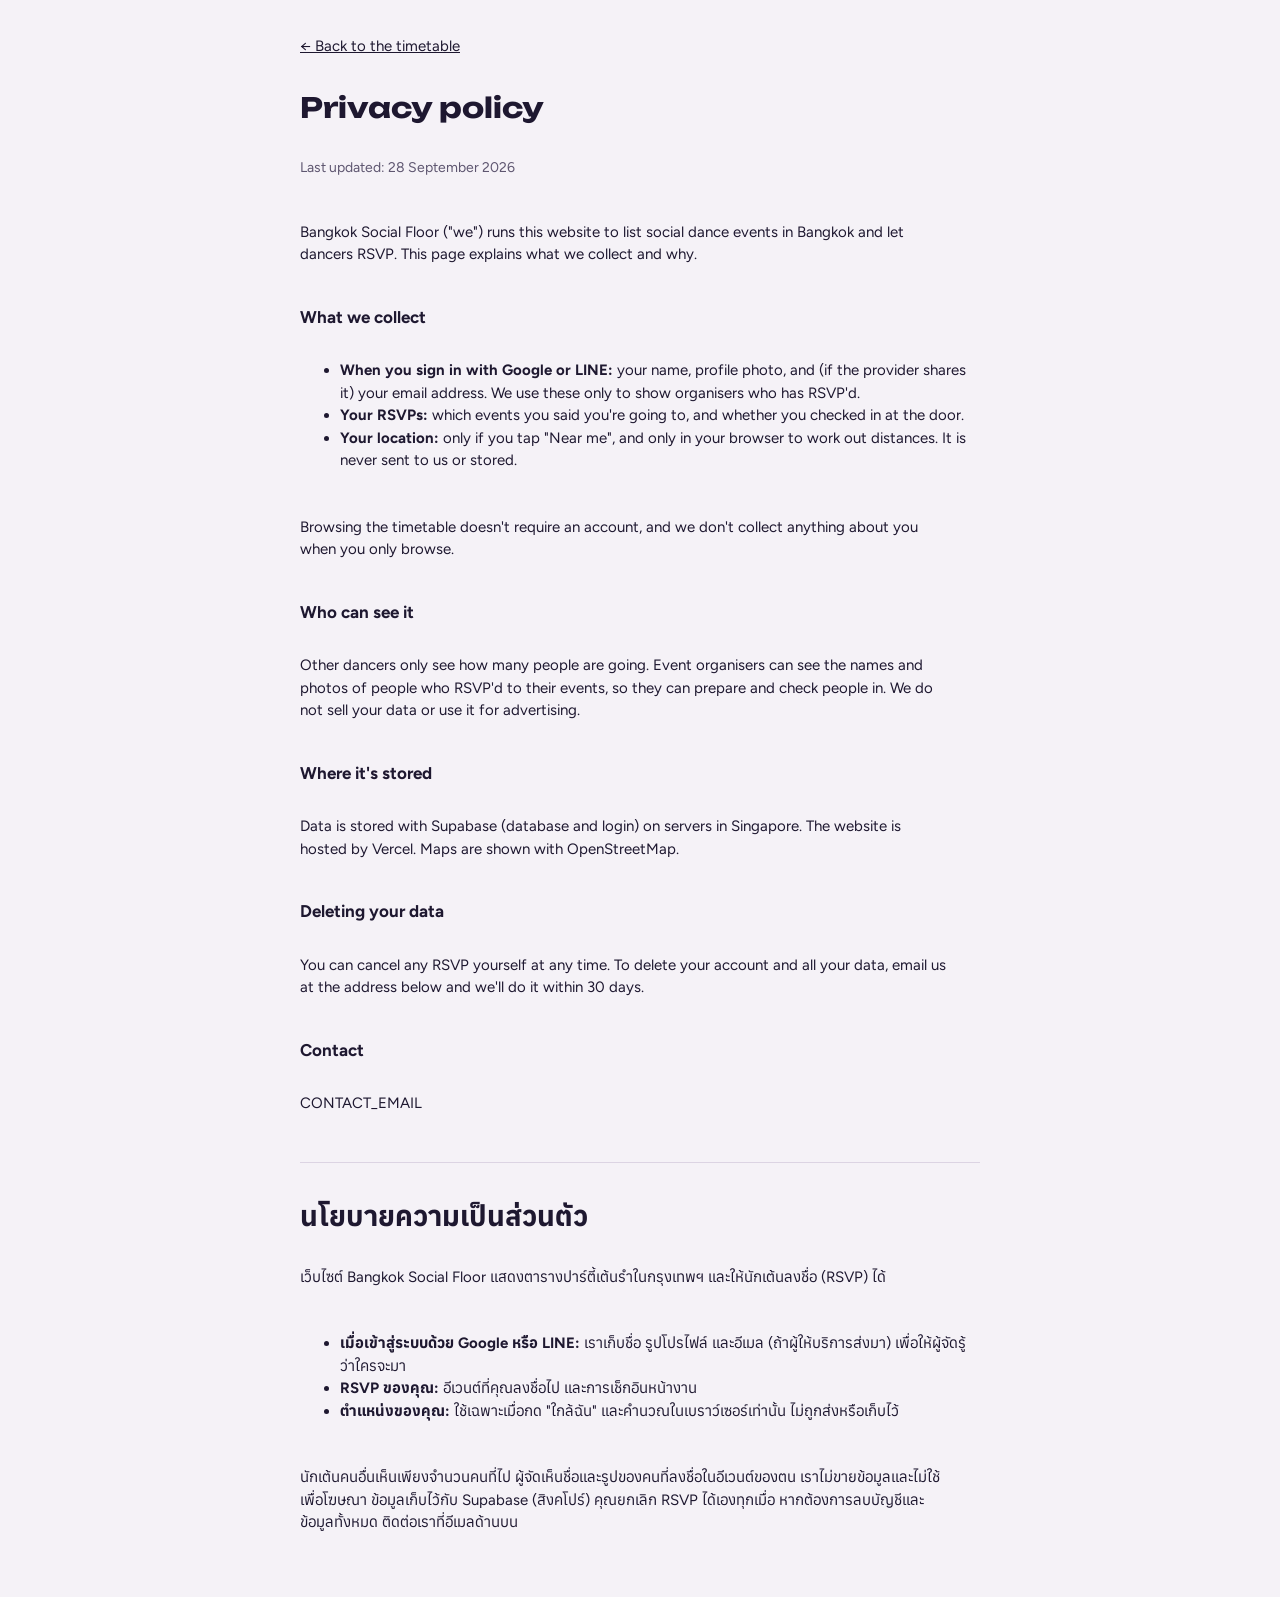
==== privacy.html @ bc9378d3 "Add files via upload" ====
<!doctype html>
<html lang="en">
<head>
  <meta charset="utf-8">
  <meta name="viewport" content="width=device-width, initial-scale=1, viewport-fit=cover">
  <title>Privacy · Bangkok Social Floor</title>
  <link rel="stylesheet" href="https://fonts.googleapis.com/css2?family=Unbounded:wght@500;700&family=Figtree:wght@400;600;700&family=Anuphan:wght@400;600&display=swap">
  <link rel="stylesheet" href="styles.css">
  <style>
    .doc{max-width:680px;margin:0 auto;display:flex;flex-direction:column;gap:14px}
    .doc h1{font-family:var(--display);font-weight:700;font-size:28px}
    .doc h2{font-size:17px;margin-top:10px}
    .doc p,.doc li{color:var(--ink);max-width:65ch}
    .doc .muted{color:var(--ink-2);font-size:14px}
    .doc hr{border:none;border-top:1px solid var(--line);margin:18px 0}
  </style>
</head>
<body>
<main class="doc">
  <p><a href="./">← Back to the timetable</a></p>
  <h1>Privacy policy</h1>
  <p class="muted">Last updated: 28 September 2026</p>

  <p>Bangkok Social Floor ("we") runs this website to list social dance events in Bangkok and let dancers RSVP. This page explains what we collect and why.</p>

  <h2>What we collect</h2>
  <ul>
    <li><b>When you sign in with Google or LINE:</b> your name, profile photo, and (if the provider shares it) your email address. We use these only to show organisers who has RSVP'd.</li>
    <li><b>Your RSVPs:</b> which events you said you're going to, and whether you checked in at the door.</li>
    <li><b>Your location:</b> only if you tap "Near me", and only in your browser to work out distances. It is never sent to us or stored.</li>
  </ul>
  <p>Browsing the timetable doesn't require an account, and we don't collect anything about you when you only browse.</p>

  <h2>Who can see it</h2>
  <p>Other dancers only see how many people are going. Event organisers can see the names and photos of people who RSVP'd to their events, so they can prepare and check people in. We do not sell your data or use it for advertising.</p>

  <h2>Where it's stored</h2>
  <p>Data is stored with Supabase (database and login) on servers in Singapore. The website is hosted by Vercel. Maps are shown with OpenStreetMap.</p>

  <h2>Deleting your data</h2>
  <p>You can cancel any RSVP yourself at any time. To delete your account and all your data, email us at the address below and we'll do it within 30 days.</p>

  <h2>Contact</h2>
  <p>CONTACT_EMAIL</p>

  <hr>

  <h1>นโยบายความเป็นส่วนตัว</h1>
  <p>เว็บไซต์ Bangkok Social Floor แสดงตารางปาร์ตี้เต้นรำในกรุงเทพฯ และให้นักเต้นลงชื่อ (RSVP) ได้</p>
  <ul>
    <li><b>เมื่อเข้าสู่ระบบด้วย Google หรือ LINE:</b> เราเก็บชื่อ รูปโปรไฟล์ และอีเมล (ถ้าผู้ให้บริการส่งมา) เพื่อให้ผู้จัดรู้ว่าใครจะมา</li>
    <li><b>RSVP ของคุณ:</b> อีเวนต์ที่คุณลงชื่อไป และการเช็กอินหน้างาน</li>
    <li><b>ตำแหน่งของคุณ:</b> ใช้เฉพาะเมื่อกด "ใกล้ฉัน" และคำนวณในเบราว์เซอร์เท่านั้น ไม่ถูกส่งหรือเก็บไว้</li>
  </ul>
  <p>นักเต้นคนอื่นเห็นเพียงจำนวนคนที่ไป ผู้จัดเห็นชื่อและรูปของคนที่ลงชื่อในอีเวนต์ของตน เราไม่ขายข้อมูลและไม่ใช้เพื่อโฆษณา ข้อมูลเก็บไว้กับ Supabase (สิงคโปร์) คุณยกเลิก RSVP ได้เองทุกเมื่อ หากต้องการลบบัญชีและข้อมูลทั้งหมด ติดต่อเราที่อีเมลด้านบน</p>
</main>
</body>
</html>
---- styles.css ----
:root{
  color-scheme:light;
  --bg:#F5F2F7; --surface:#FFFFFF; --surface-2:#EDE8F1; --ink:#1E1830; --ink-2:#5E5670; --line:#DCD4E3;
  --accent:#B3124F; --accent-ink:#FFFFFF; --accent-soft:#F8DDE7;
  --live:#0E8A5F; --live-soft:#D5F1E5; --warn:#A45A00; --warn-soft:#FBE9CF; --bad:#8C8397;
  --line-green:#06C755;
  --salsa:#D9432F; --bachata:#B3124F; --swing:#2F6FD6; --tango:#6B2BB8; --kizomba:#0E8A7A; --zouk:#C27A00; --wcs:#3A7D2C; --other:#6E6680;
  --display:"Unbounded","Anuphan","Arial Black",system-ui,sans-serif;
  --body:"Figtree","Anuphan",system-ui,-apple-system,"Segoe UI",sans-serif;
  --mono:"JetBrains Mono",ui-monospace,Menlo,Consolas,monospace;
}
@media (prefers-color-scheme: dark){
  :root{
    color-scheme:dark;
    --bg:#15121E; --surface:#1F1A2B; --surface-2:#282236; --ink:#EFEAF6; --ink-2:#A89FB8; --line:#342D44;
    --accent:#F2608F; --accent-ink:#1A0610; --accent-soft:#3D1A2A;
    --live:#3DD39A; --live-soft:#123528; --warn:#F2B25C; --warn-soft:#3A2A12; --bad:#8C8397;
    --salsa:#FF7A63; --bachata:#F2608F; --swing:#6FA3FF; --tango:#B58CFF; --kizomba:#3FD1BD; --zouk:#F2B84A; --wcs:#7CCB6A; --other:#A89FB8;
  }
}
*{box-sizing:border-box}
html{-webkit-text-size-adjust:100%}
body{margin:0;background:var(--bg);color:var(--ink);font-family:var(--body);font-size:15px;line-height:1.5;
  padding-inline:max(16px, env(safe-area-inset-left, 0px));padding-block:calc(env(safe-area-inset-top,0px) + 20px) calc(env(safe-area-inset-bottom,0px) + 48px)}
.wrap{max-width:1180px;margin:0 auto;display:flex;flex-direction:column;gap:20px}
h1,h2,h3{margin:0;text-wrap:balance}
button,input,select,textarea{font:inherit;color:inherit}
button{cursor:pointer}
a{color:inherit}
:focus-visible{outline:2px solid var(--accent);outline-offset:2px}
[hidden]{display:none!important}

.demo{margin:0;background:var(--warn-soft);color:var(--ink);border-radius:8px;padding:8px 12px;font-size:13px}

/* header */
header.top{display:flex;flex-wrap:wrap;align-items:flex-end;justify-content:space-between;gap:14px 24px}
.brand h1{font-family:var(--display);font-weight:700;font-size:clamp(24px,4.4vw,38px);letter-spacing:-.01em;line-height:1.05}
.brand h1 em{font-style:normal;color:var(--accent)}
.brand p{margin:6px 0 0;color:var(--ink-2);max-width:60ch}
.top-right{display:flex;flex-direction:column;align-items:flex-end;gap:10px}
.clock{font-family:var(--mono);font-size:12px;color:var(--ink-2);display:flex;align-items:baseline;gap:8px}
.clock b{font-size:22px;color:var(--ink);font-variant-numeric:tabular-nums}
.account{display:flex;flex-wrap:wrap;align-items:center;gap:8px;justify-content:flex-end}
.me{display:flex;align-items:center;gap:8px;font-size:14px;font-weight:600}
.me img{width:28px;height:28px;border-radius:50%;background:var(--surface-2);object-fit:cover}
.role-tag{font-size:11px;font-weight:700;letter-spacing:.06em;text-transform:uppercase;background:var(--ink);color:var(--bg);border-radius:4px;padding:1px 6px}
@media (max-width:600px){ .top-right{align-items:flex-start;width:100%} .account{justify-content:flex-start} }

/* now strip */
.now{display:flex;gap:10px;overflow-x:auto;padding-bottom:4px;scrollbar-width:thin}
.now:empty{display:none}
.now-card{flex:0 0 auto;min-width:220px;max-width:280px;border:1px solid var(--line);background:var(--surface);border-radius:10px;padding:10px 12px;display:flex;flex-direction:column;gap:2px;text-align:left}
.now-card .k{font-size:11px;letter-spacing:.08em;text-transform:uppercase;font-weight:700}
.now-card .t{font-weight:600}
.now-card .s{font-size:13px;color:var(--ink-2)}

/* controls */
.controls{display:flex;flex-wrap:wrap;gap:10px 16px;align-items:center;justify-content:space-between}
.chips{display:flex;flex-wrap:wrap;gap:6px}
.chip{border:1px solid var(--line);background:var(--surface);border-radius:999px;padding:5px 12px;font-size:13px;font-weight:600;display:inline-flex;align-items:center;gap:6px}
.chip[aria-pressed="true"]{background:var(--ink);color:var(--bg);border-color:var(--ink)}
.dot{width:8px;height:8px;border-radius:50%;background:var(--c,var(--other));flex:none}
.row{display:flex;flex-wrap:wrap;gap:8px;align-items:center}
.near{display:flex;align-items:center;gap:8px;font-size:13px;color:var(--ink-2)}
select,input,textarea{background:var(--surface);border:1px solid var(--line);border-radius:8px;padding:7px 9px;min-width:0;width:100%}
.near select{width:auto}
.btn{border:1px solid var(--line);background:var(--surface);border-radius:8px;padding:7px 12px;font-weight:600;font-size:14px;text-decoration:none;display:inline-flex;align-items:center;gap:6px;justify-content:center}
.btn.small{padding:5px 10px;font-size:13px}
.btn.primary{background:var(--accent);color:var(--accent-ink);border-color:var(--accent)}
.btn.ghost{background:transparent}
.btn:disabled{opacity:.55;cursor:default}

/* layout */
.grid{display:grid;grid-template-columns:minmax(0,1.5fr) minmax(0,1fr);gap:24px;align-items:start}
.side{position:sticky;top:calc(env(safe-area-inset-top,0px) + 12px);display:flex;flex-direction:column;gap:16px}
@media (max-width:860px){ .grid{grid-template-columns:minmax(0,1fr)} .side{position:static;order:-1} }

/* timetable */
.day{display:flex;flex-direction:column}
.day-h{display:flex;align-items:baseline;gap:10px;padding:14px 0 8px;border-bottom:2px solid var(--ink)}
.day-h h2{font-family:var(--display);font-weight:500;font-size:17px}
.day-h span{color:var(--ink-2);font-size:13px;font-family:var(--mono)}
.day-h .today{background:var(--accent);color:var(--accent-ink);font-family:var(--body);font-weight:700;font-size:11px;letter-spacing:.08em;text-transform:uppercase;padding:2px 7px;border-radius:4px}
.ev{display:grid;grid-template-columns:78px minmax(0,1fr) auto;gap:4px 14px;padding:14px 4px;border-bottom:1px solid var(--line);align-items:start;cursor:pointer}
.ev:hover{background:var(--surface-2)}
.ev.sel{background:var(--surface);box-shadow:inset 3px 0 0 var(--accent)}
.ev.cancelled .title,.ev.cancelled .time b{text-decoration:line-through;color:var(--bad)}
.time{font-family:var(--mono);font-variant-numeric:tabular-nums;display:flex;flex-direction:column;line-height:1.25}
.time b{font-size:18px}
.time span{font-size:12px;color:var(--ink-2)}
.meta{display:flex;flex-direction:column;gap:3px;min-width:0}
.title{font-weight:700;font-size:16px;line-height:1.3}
.sub{font-size:13px;color:var(--ink-2);display:flex;flex-wrap:wrap;gap:2px 10px}
.style-tag{display:inline-flex;align-items:center;gap:5px;font-size:12px;font-weight:700;letter-spacing:.04em;text-transform:uppercase;color:var(--c)}
.pills{display:flex;flex-wrap:wrap;gap:6px;margin-top:3px}
.pill{font-size:12px;font-weight:700;border-radius:4px;padding:1px 7px}
.pill.live{background:var(--live-soft);color:var(--live)}
.pill.soon{background:var(--accent-soft);color:var(--accent)}
.pill.moved{background:var(--warn-soft);color:var(--warn)}
.pill.cancel{background:var(--surface-2);color:var(--bad)}
.pill.sample{background:var(--surface-2);color:var(--ink-2);font-weight:600}
.right{display:flex;flex-direction:column;align-items:flex-end;gap:6px}
.going{font-size:12px;color:var(--ink-2);font-variant-numeric:tabular-nums;white-space:nowrap}
.rsvp{border:1.5px solid var(--accent);color:var(--accent);background:transparent;border-radius:999px;padding:4px 12px;font-size:13px;font-weight:700;white-space:nowrap}
.rsvp[aria-pressed="true"]{background:var(--accent);color:var(--accent-ink)}
@media (max-width:520px){
  .ev{grid-template-columns:60px minmax(0,1fr)}
  .right{grid-column:2;flex-direction:row;align-items:center;justify-content:space-between}
  .time b{font-size:16px}
}

/* panels */
.panel{background:var(--surface);border:1px solid var(--line);border-radius:12px;padding:14px;display:flex;flex-direction:column;gap:10px}
.panel h3{font-size:12px;letter-spacing:.1em;text-transform:uppercase;color:var(--ink-2);font-weight:700}
.map{height:320px;border-radius:8px;overflow:hidden;background:var(--surface-2);z-index:0}
.map-note{font-size:12px;color:var(--ink-2)}
.dt{font-family:var(--display);font-weight:500;font-size:19px;line-height:1.25}
.kv{display:grid;grid-template-columns:92px minmax(0,1fr);gap:6px 10px;font-size:14px;margin:0}
.kv dt{color:var(--ink-2)}
.kv dd{margin:0;overflow-wrap:anywhere}
.guests{display:flex;flex-direction:column;border-top:1px solid var(--line)}
.guest{display:flex;align-items:center;gap:8px;padding:6px 0;border-bottom:1px solid var(--line);font-size:14px}
.guest img{width:24px;height:24px;border-radius:50%;object-fit:cover;background:var(--surface-2)}
.guest span{flex:1;min-width:0;overflow-wrap:anywhere}
.guest label{display:flex;align-items:center;gap:4px;font-size:12px;color:var(--ink-2)}
.guest input{width:auto}
.empty{color:var(--ink-2);padding:24px 4px}
.toast{position:fixed;left:50%;transform:translateX(-50%);bottom:calc(env(safe-area-inset-bottom,0px) + 18px);background:var(--ink);color:var(--bg);padding:9px 16px;border-radius:8px;font-weight:600;font-size:14px;z-index:1000;max-width:calc(100% - 32px)}

.foot{font-size:13px;color:var(--ink-2);padding-top:12px;border-top:1px solid var(--line)}

/* sign-in dialog */
dialog{border:none;border-radius:14px;padding:0;background:var(--surface);color:var(--ink);max-width:min(380px, calc(100% - 32px));width:100%}
dialog::backdrop{background:rgb(20 12 30 / .55)}
.dialog-body{display:flex;flex-direction:column;gap:10px;padding:20px}
.dialog-body h2{font-family:var(--display);font-weight:500;font-size:20px}
.dialog-body p{margin:0 0 6px;color:var(--ink-2);font-size:14px}
.provider{justify-content:flex-start;padding:10px 12px;font-size:15px}
.provider .g{width:22px;height:22px;border-radius:50%;background:#fff;color:#4285F4;border:1px solid #DADCE0;display:inline-grid;place-items:center;font-weight:700;font-size:13px}
.provider.line{background:var(--line-green);border-color:var(--line-green);color:#fff}
.provider .l{font-size:10px;font-weight:800;background:#fff;color:var(--line-green);border-radius:4px;padding:2px 4px}

/* editor */
form.edit{display:grid;grid-template-columns:1fr 1fr;gap:10px}
form.edit label{display:flex;flex-direction:column;gap:4px;font-size:12px;font-weight:600;color:var(--ink-2)}
form.edit .full{grid-column:1/-1}
form.edit .hint{font-weight:400}
.confirm{background:var(--warn-soft);color:var(--ink);border-radius:8px;padding:8px 10px;font-size:14px}

/* leaflet tweaks */
.leaflet-container{font-family:var(--body);background:var(--surface-2)}
.leaflet-popup-content{margin:8px 10px;font-size:13px}
@media (prefers-color-scheme: dark){ .leaflet-tile-pane{filter:brightness(.72) invert(1) contrast(.9) hue-rotate(200deg) saturate(.35)} }

@media (prefers-reduced-motion:no-preference){
  .pill.live::before{content:"";display:inline-block;width:6px;height:6px;border-radius:50%;background:currentColor;margin-right:5px;vertical-align:1px;animation:pulse 1.4s infinite}
}
@keyframes pulse{50%{opacity:.25}}
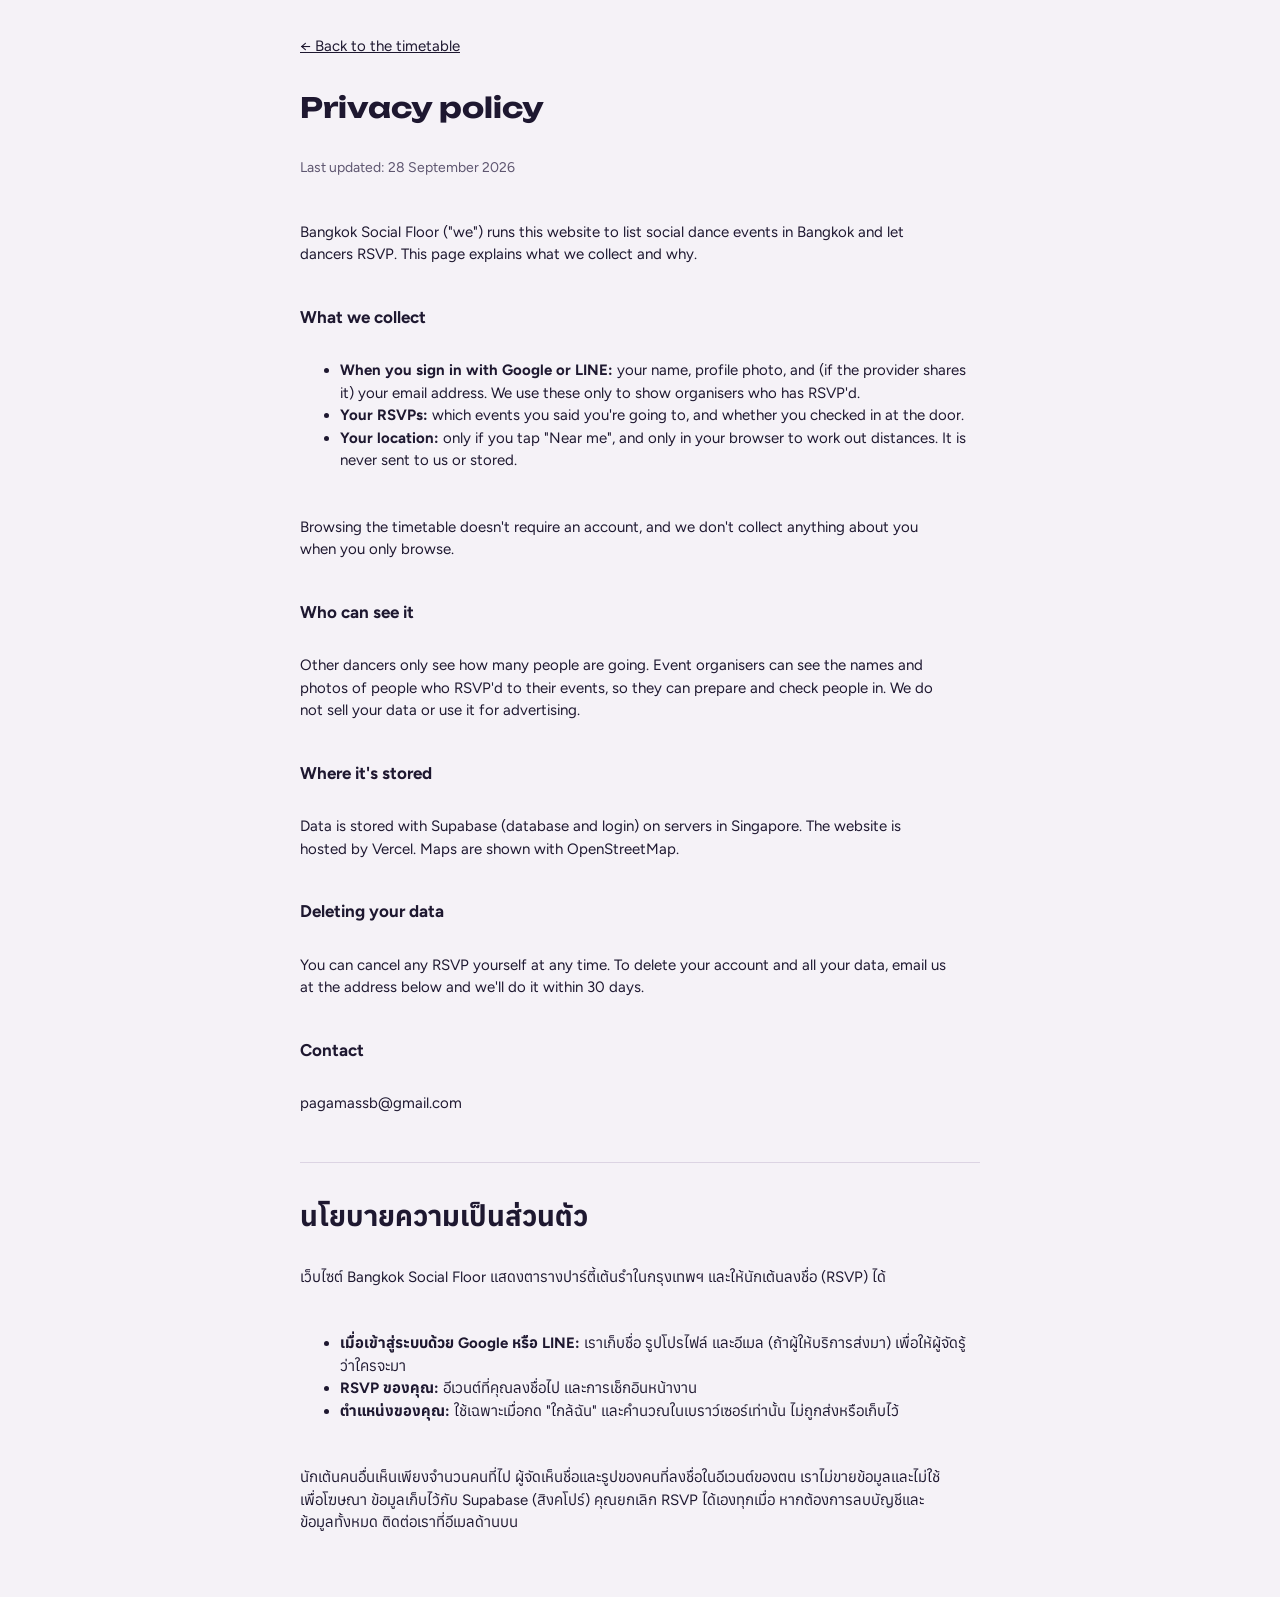
==== commit beff6d84: "Update privacy.html" ====
--- a/privacy.html
+++ b/privacy.html
@@ -41,7 +41,7 @@
   <p>You can cancel any RSVP yourself at any time. To delete your account and all your data, email us at the address below and we'll do it within 30 days.</p>
 
   <h2>Contact</h2>
-  <p>CONTACT_EMAIL</p>
+  <p>pagamassb@gmail.com</p>
 
   <hr>
 
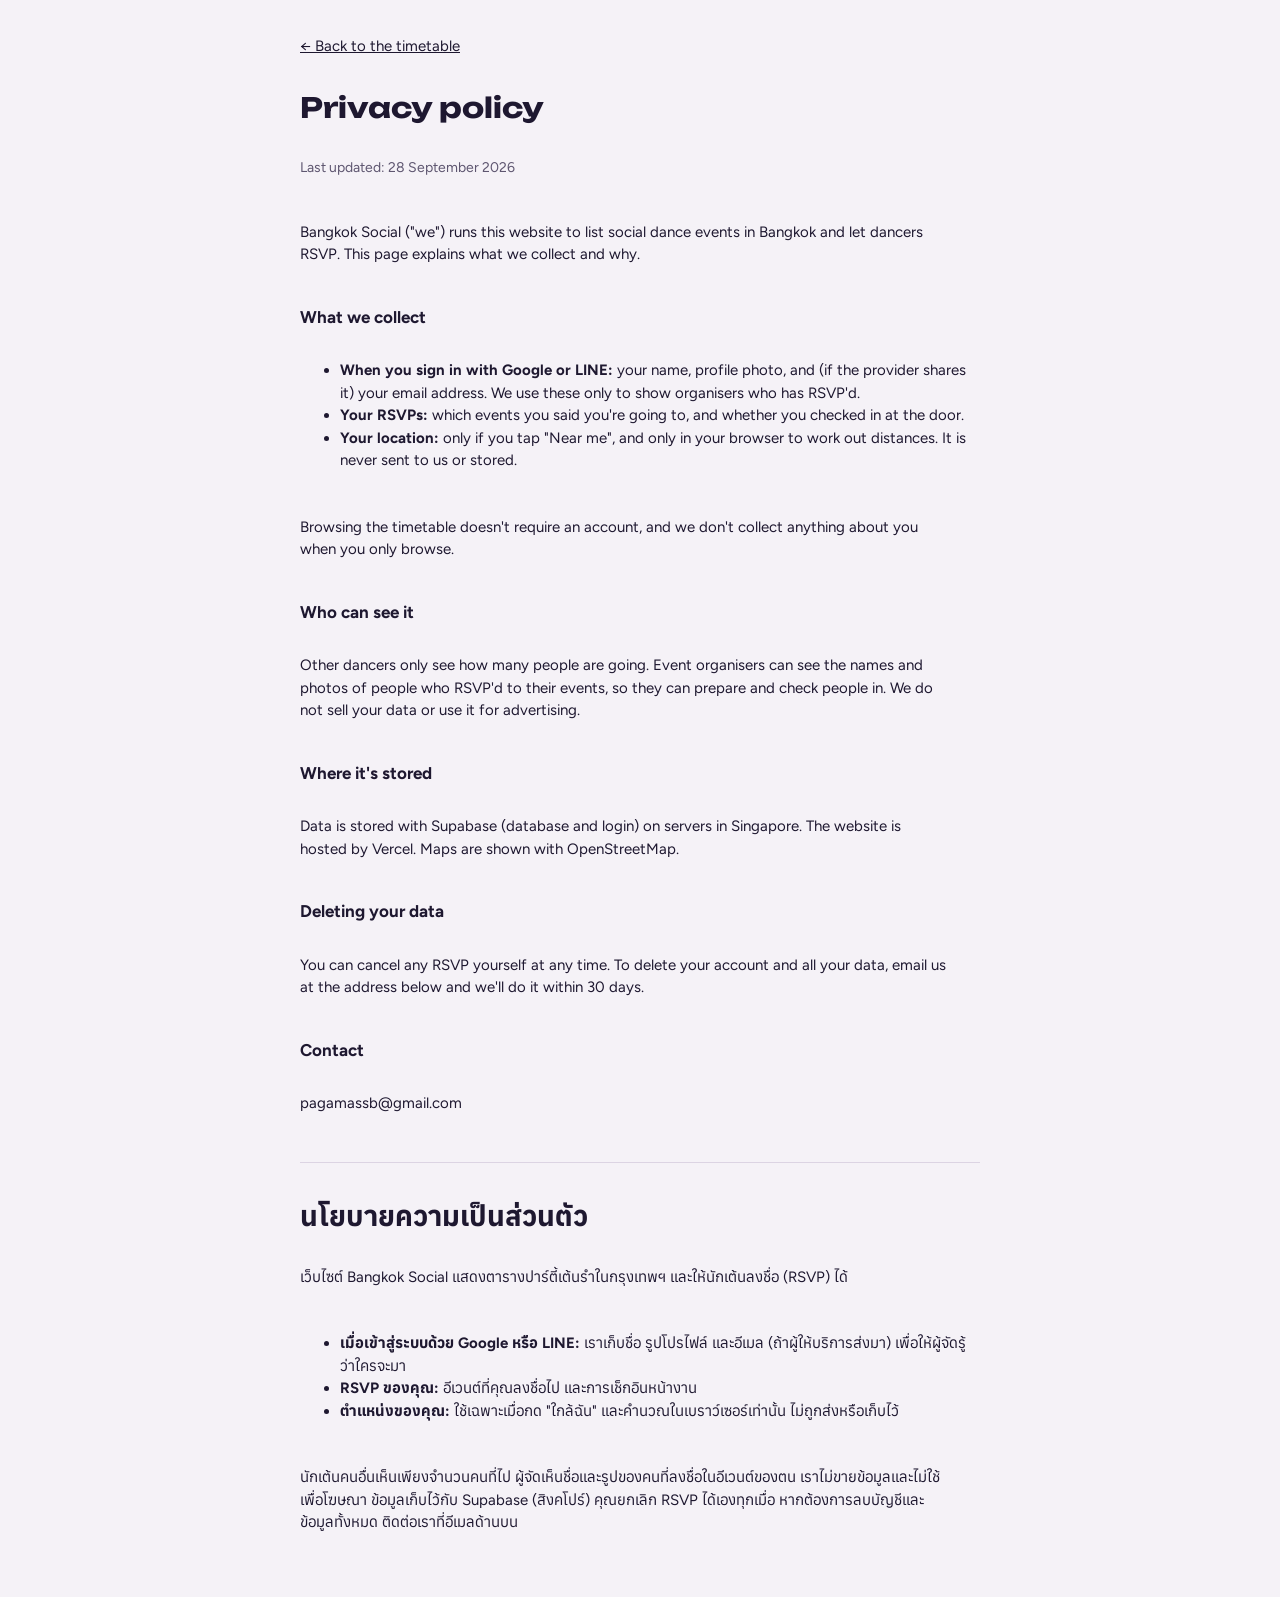
==== commit 60cf2dbb: "Update privacy.html" ====
--- a/privacy.html
+++ b/privacy.html
@@ -3,7 +3,7 @@
 <head>
   <meta charset="utf-8">
   <meta name="viewport" content="width=device-width, initial-scale=1, viewport-fit=cover">
-  <title>Privacy · Bangkok Social Floor</title>
+  <title>Privacy · Bangkok Social </title>
   <link rel="stylesheet" href="https://fonts.googleapis.com/css2?family=Unbounded:wght@500;700&family=Figtree:wght@400;600;700&family=Anuphan:wght@400;600&display=swap">
   <link rel="stylesheet" href="styles.css">
   <style>
@@ -21,7 +21,7 @@
   <h1>Privacy policy</h1>
   <p class="muted">Last updated: 28 September 2026</p>
 
-  <p>Bangkok Social Floor ("we") runs this website to list social dance events in Bangkok and let dancers RSVP. This page explains what we collect and why.</p>
+  <p>Bangkok Social ("we") runs this website to list social dance events in Bangkok and let dancers RSVP. This page explains what we collect and why.</p>
 
   <h2>What we collect</h2>
   <ul>
@@ -46,7 +46,7 @@
   <hr>
 
   <h1>นโยบายความเป็นส่วนตัว</h1>
-  <p>เว็บไซต์ Bangkok Social Floor แสดงตารางปาร์ตี้เต้นรำในกรุงเทพฯ และให้นักเต้นลงชื่อ (RSVP) ได้</p>
+  <p>เว็บไซต์ Bangkok Social แสดงตารางปาร์ตี้เต้นรำในกรุงเทพฯ และให้นักเต้นลงชื่อ (RSVP) ได้</p>
   <ul>
     <li><b>เมื่อเข้าสู่ระบบด้วย Google หรือ LINE:</b> เราเก็บชื่อ รูปโปรไฟล์ และอีเมล (ถ้าผู้ให้บริการส่งมา) เพื่อให้ผู้จัดรู้ว่าใครจะมา</li>
     <li><b>RSVP ของคุณ:</b> อีเวนต์ที่คุณลงชื่อไป และการเช็กอินหน้างาน</li>
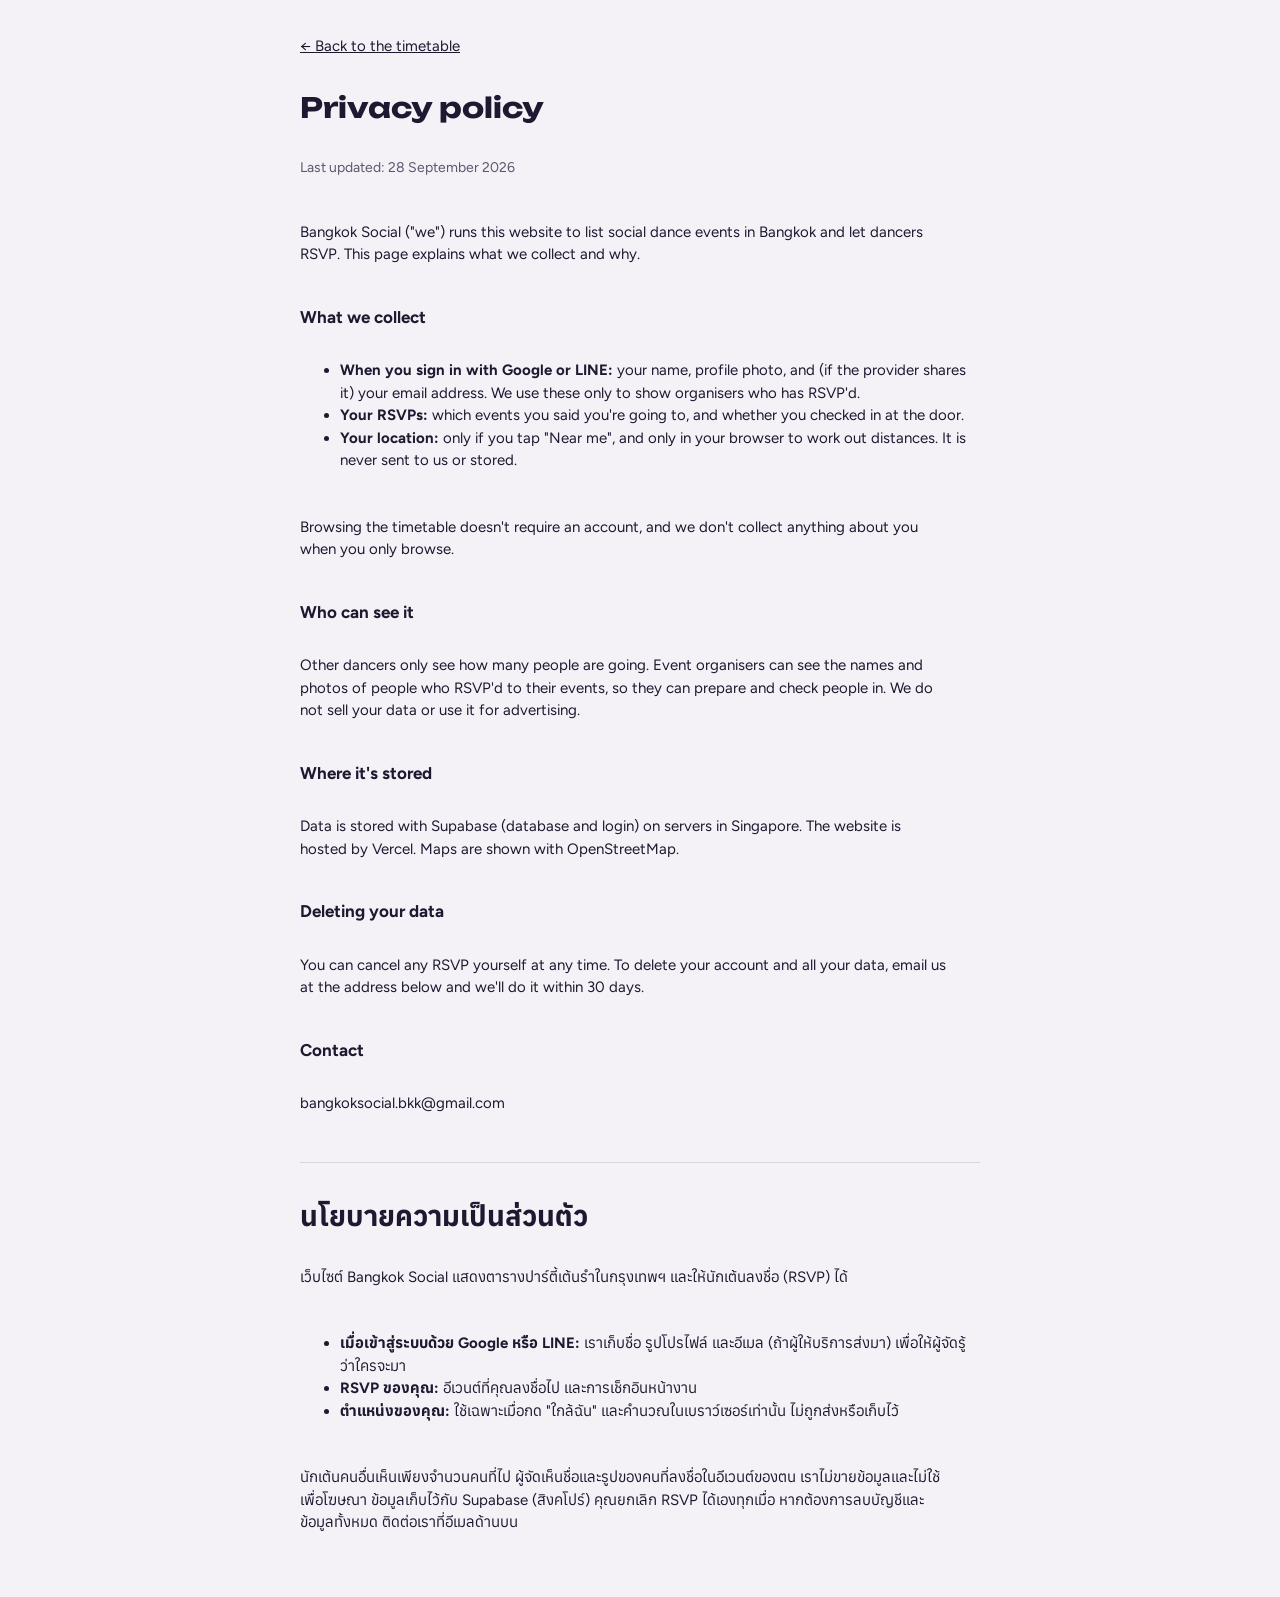
==== commit 441a78eb: "Update privacy.html" ====
--- a/privacy.html
+++ b/privacy.html
@@ -41,7 +41,7 @@
   <p>You can cancel any RSVP yourself at any time. To delete your account and all your data, email us at the address below and we'll do it within 30 days.</p>
 
   <h2>Contact</h2>
-  <p>pagamassb@gmail.com</p>
+  <p>bangkoksocial.bkk@gmail.com</p>
 
   <hr>
 
